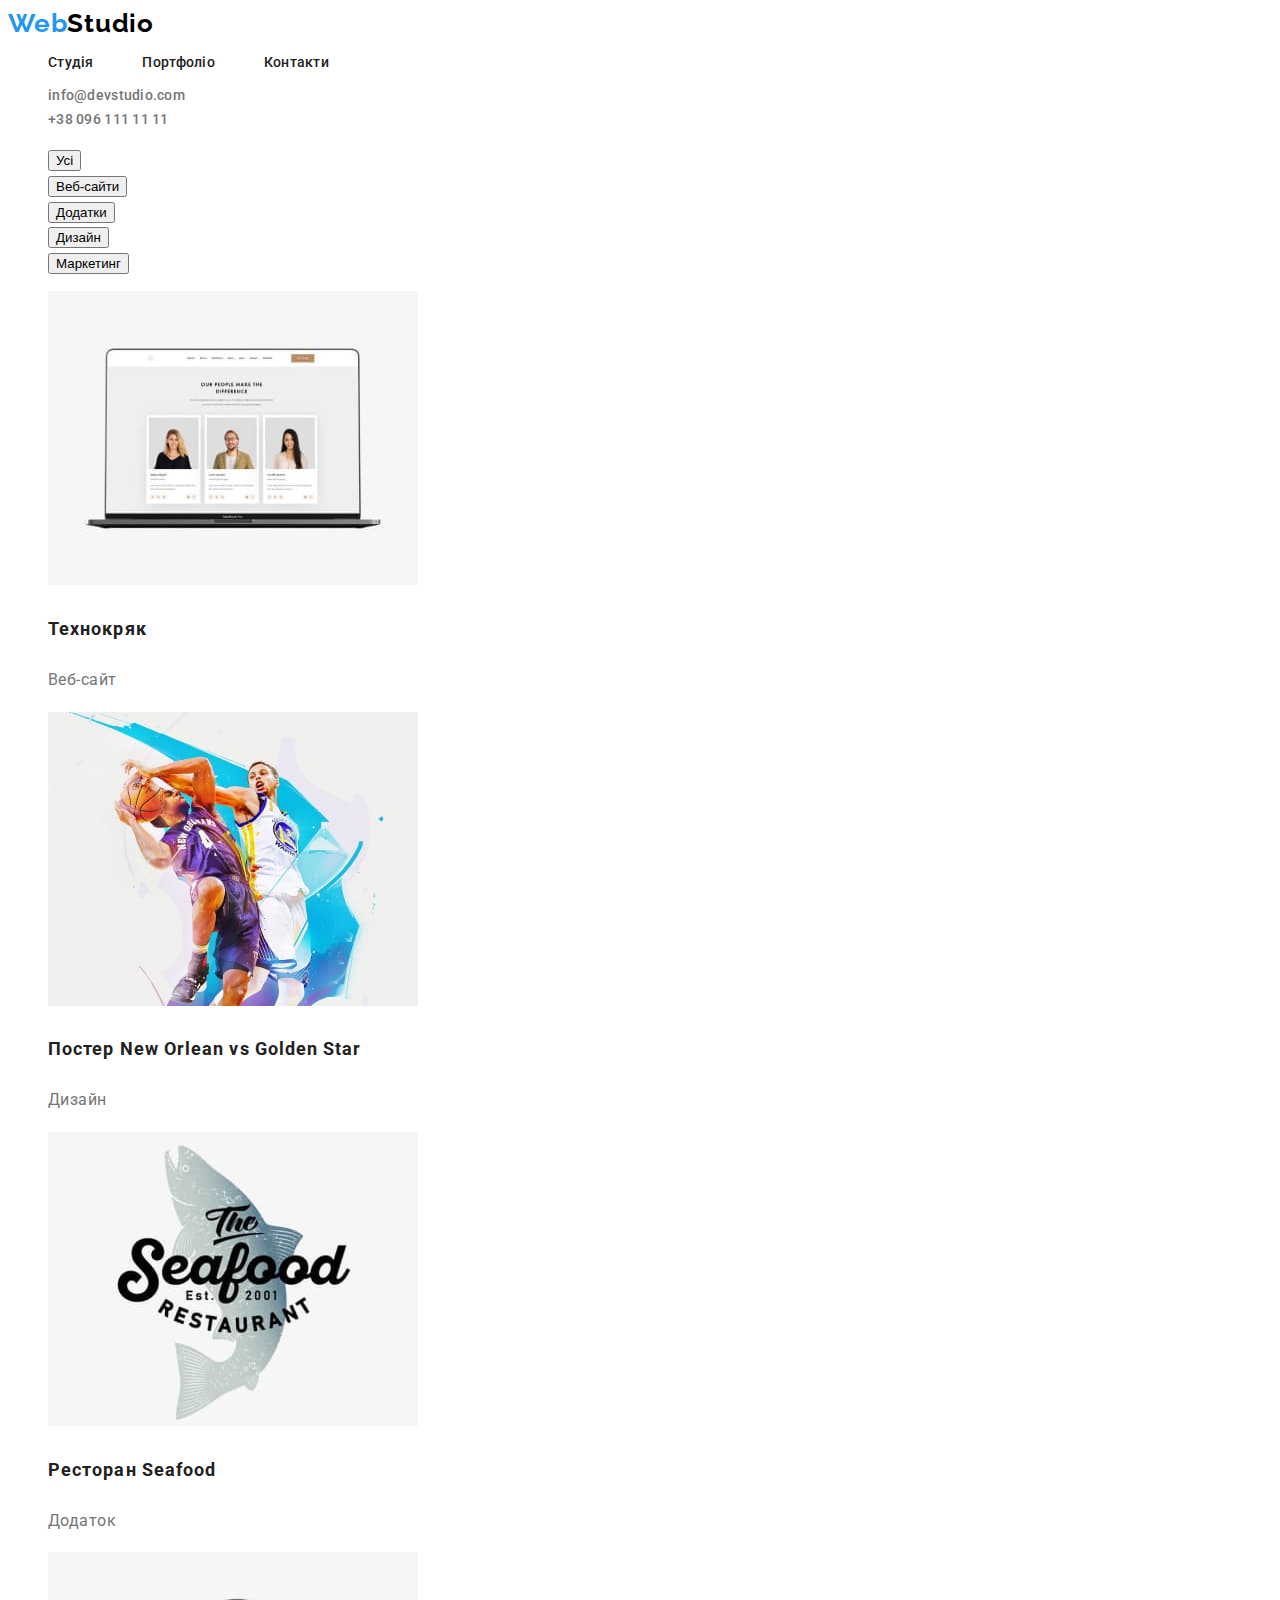
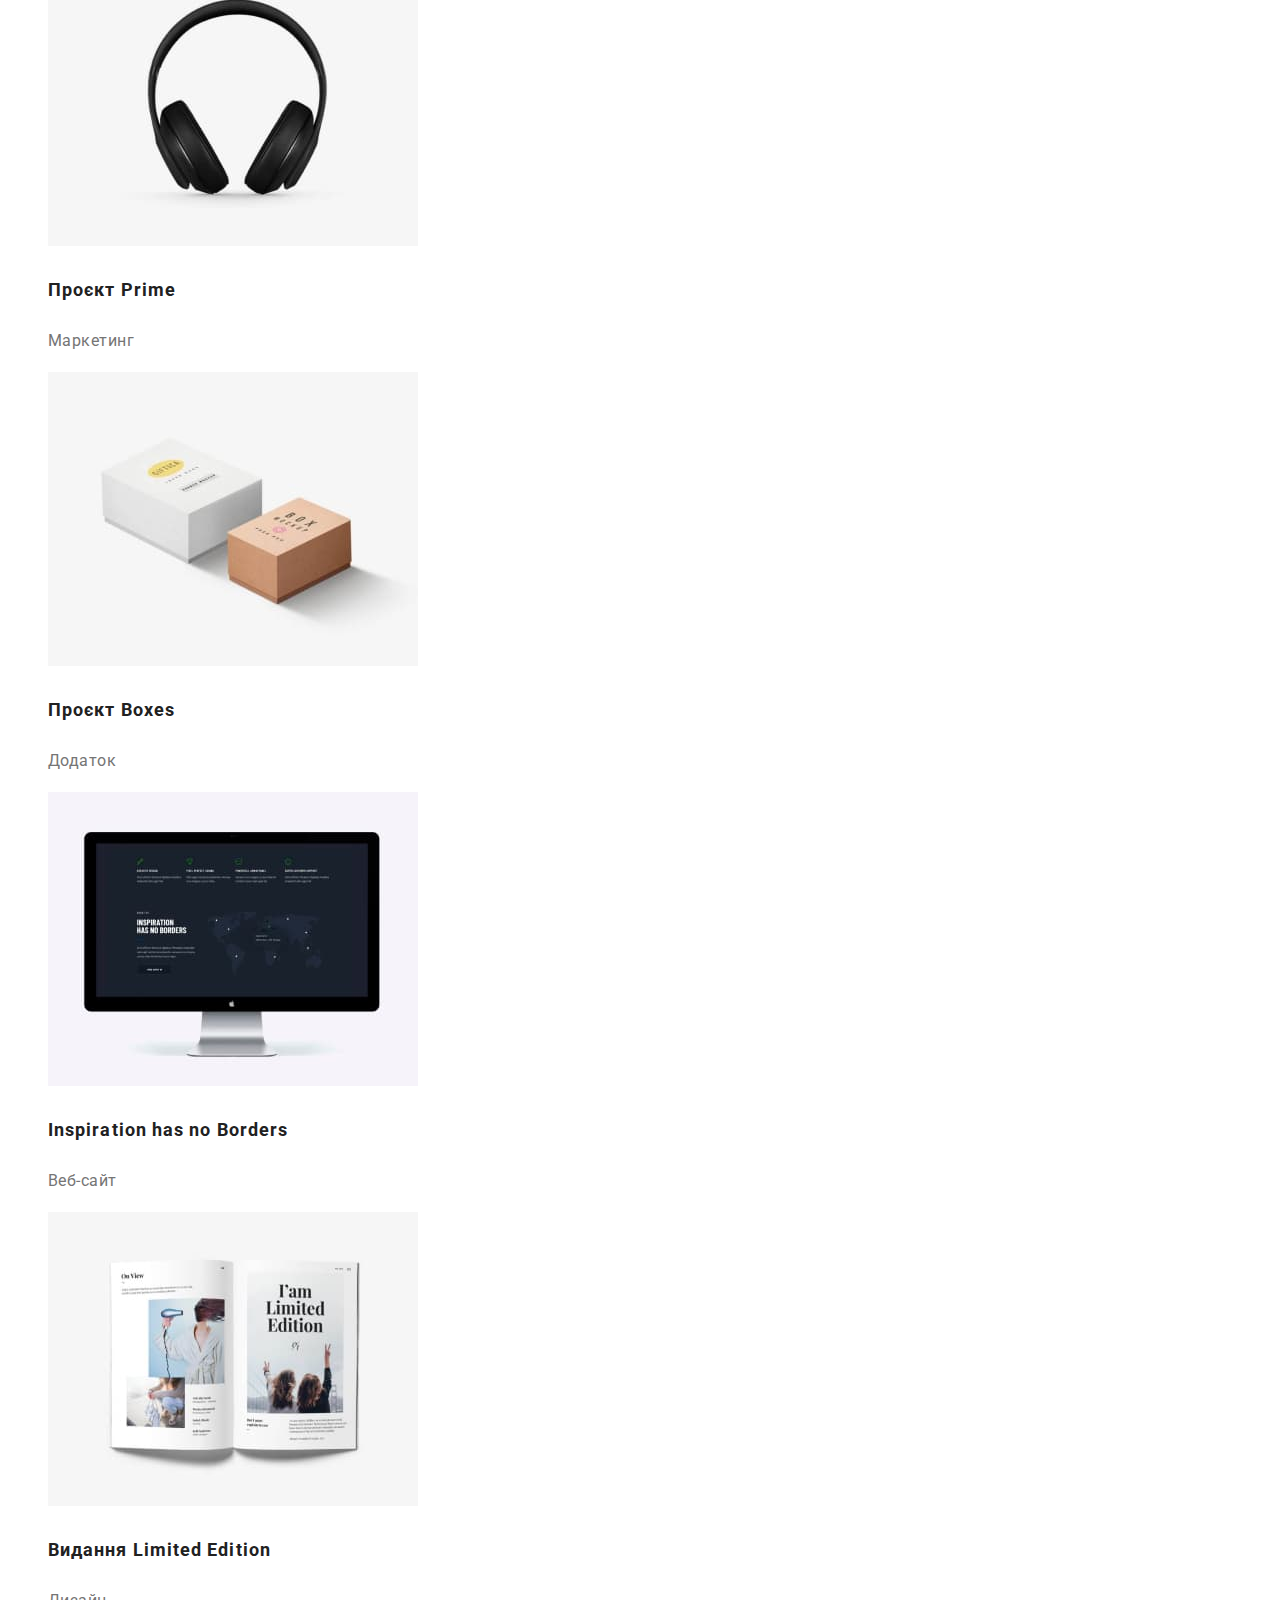
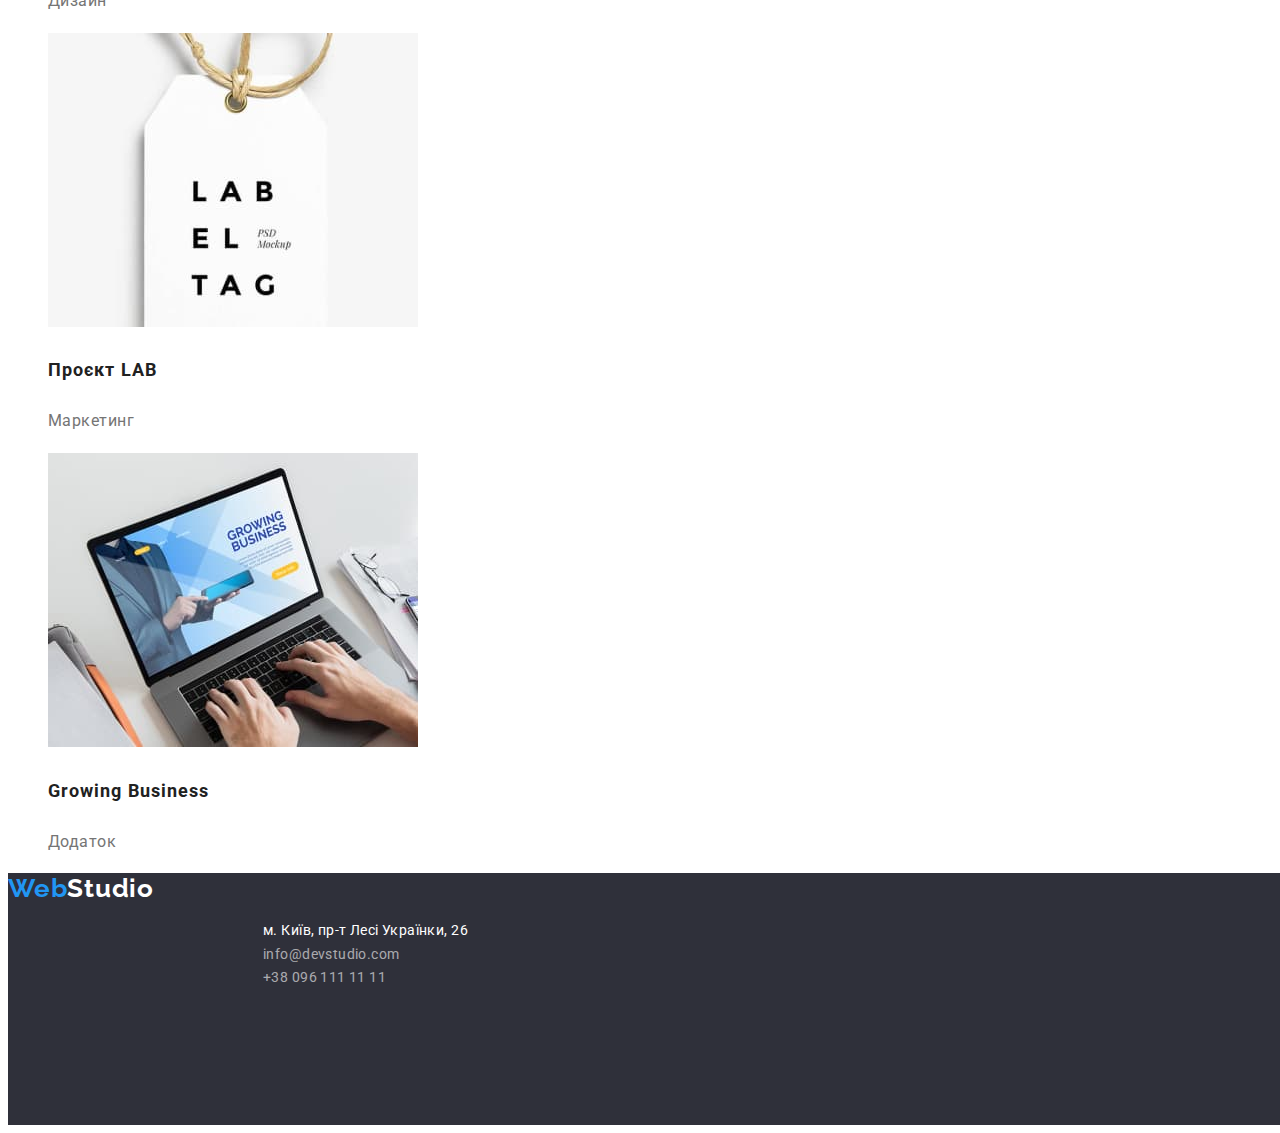
==== portfolio.html @ 9b19eb3f "1 здача на перевірку" ====
<!DOCTYPE html>
<html lang="en">
  <head>
    <meta charset="UTF-8" />
    <meta http-equiv="X-UA-Compatible" content="IE=edge" />
    <meta name="viewport" content="width=device-width, initial-scale=1.0" />
    <title>WebStudio</title>
    <link rel="preconnect" href="https://fonts.googleapis.com" />
    <link rel="preconnect" href="https://fonts.gstatic.com" crossorigin />
    <link
      href="https://fonts.googleapis.com/css2?family=Raleway:wght@700&family=Roboto:wght@400;500;700;900&display=swap"
      rel="stylesheet"
    />

    <link rel="stylesheet" href="./CSS/reset.css" />
    <link rel="stylesheet" href="./css/styles.css" />
  </head>

  <body>
    <header>
      <nav class="header-position">
        <a href="./index.html" class="logo link">
          <span class="part-logo">Web</span>Studio
        </a>
        <ul class="nav-list">
          <li><a href="/" class="nav-link link">Студія</a></li>
          <li>
            <a href="./portfolio.html" class="nav-link link">Портфоліо</a>
          </li>
          <li><a href="/" class="nav-link link">Контакти</a></li>
        </ul>
      </nav>
      <ul class="contacts">
        <li>
          <a href="mailto:info@devstudio.com" class="contacts-link link"
            >info@devstudio.com</a
          >
        </li>
        <li>
          <a href="callto:+380961111111" class="contacts-link link"
            >+38 096 111 11 11</a
          >
        </li>
      </ul>
    </header>
    <main>
      <section>
        <ul class="button-portfolio">
          <li><button type="button" class="portfolio-btn">Усі</button></li>
          <li>
            <button type="button" class="portfolio-btn">Веб-сайти</button>
          </li>
          <li><button type="button" class="portfolio-btn">Додатки</button></li>
          <li><button type="button" class="portfolio-btn">Дизайн</button></li>
          <li>
            <button type="button" class="portfolio-btn">Маркетинг</button>
          </li>
        </ul>
        <ul class="project">
          <li>
            <img
              src="./images/project1.jpg"
              alt="project-1"
              class="Portfolio"
              width="370"
              height="294"
            />
            <h3 class="project-name">Технокряк</h3>
            <p class="project-denotation">Веб-сайт</p>
          </li>
          <li>
            <img
              src="./images/project2.jpg"
              alt="project-2"
              class="Portfolio"
              width="370"
              height="294"
            />
            <h3 class="project-name">Постер New Orlean vs Golden Star</h3>
            <p class="project-denotation">Дизайн</p>
          </li>
          <li>
            <img
              src="./images/project3.jpg"
              alt="project-3"
              class="Portfolio"
              width="370"
              height="294"
            />
            <h3 class="project-name">Ресторан Seafood</h3>
            <p class="project-denotation">Додаток</p>
          </li>
          <li>
            <img
              src="./images/project4.jpg"
              alt="project-4"
              class="Portfolio"
              width="370"
              height="294"
            />
            <h3 class="project-name">Проєкт Prime</h3>
            <p class="project-denotation">Маркетинг</p>
          </li>
          <li>
            <img
              src="./images/project5.jpg"
              alt="project-5"
              class="Portfolio"
              width="370"
              height="294"
            />
            <h3 class="project-name">Проєкт Boxes</h3>
            <p class="project-denotation">Додаток</p>
          </li>
          <li>
            <img
              src="./images/project6.jpg"
              alt="project-6"
              class="Portfolio"
              width="370"
              height="294"
            />
            <h3 class="project-name">Inspiration has no Borders</h3>
            <p class="project-denotation">Веб-сайт</p>
          </li>
          <li>
            <img
              src="./images/project7.jpg"
              alt="project-7"
              class="Portfolio"
              width="370"
              height="294"
            />
            <h3 class="project-name">Видання Limited Edition</h3>
            <p class="project-denotation">Дизайн</p>
          </li>
          <li>
            <img
              src="./images/project8.jpg"
              alt="project-8"
              class="Portfolio"
              width="370"
              height="294"
            />
            <h3 class="project-name">Проєкт LAB</h3>
            <p class="project-denotation">Маркетинг</p>
          </li>
          <li>
            <img
              src="./images/project9.jpg"
              alt="project-9"
              class="Portfolio"
              width="370"
              height="294"
            />
            <h3 class="project-name">Growing Business</h3>
            <p class="project-denotation">Додаток</p>
          </li>
        </ul>
      </section>
    </main>
    <footer class="foot">
      <a href="./index.html" class="logo-foot link">
        <span class="part-logo">Web</span>Studio
      </a>
      <address class="addres">
        <ul class="addres-list link">
          <li>
            <a
              class="addres-link link"
              href="https://goo.gl/maps/Y3u5eophsgtj7Js36"
              target="_blank"
              rel="noopener noreferrer nofollov"
              >м. Київ, пр-т Лесі Українки, 26</a
            >
          </li>
          <li>
            <a class="tel-link link" href="mailto:info@devstudio.com"
              >info@devstudio.com</a
            >
          </li>
          <li>
            <a class="tel-link link" href="callto:+380961111111"
              >+38 096 111 11 11</a
            >
          </li>
        </ul>
      </address>
    </footer>
  </body>
</html>
---- css/styles.css ----
:root {
  --main-color-text: #212121;
  --color-text: #757575;
  --cursor: #2196f3;
  --main-background-color: #fff;
  --background-hero-footer: #2f303a;
  --background-card: #f5f5f5;
  --baskground-team: #f5f4fa;
  --logo-part-color: #000000;
  --text-decoration: rgba(255, 255, 255, 0.6);
}
/* Body */
body {
  color: var(--main-color);
  background-color: var(--main-background-color);
  font-family: "Roboto";
  font-weight: 400;
  font-size: 14px;
  line-height: 1.7;
}

/* header */
.logo,
.logo-foot {
  font-family: "Raleway", sans-serif;
  font-weight: 700;
  font-size: 26px;
  line-height: 1.2;
  letter-spacing: 0.03em;
  color: var(--logo-part-color);
}
.logo {
  font-size: 26px;
  font-weight: 700;
  line-height: 1.2;
  letter-spacing: 0.03em;
  text-decoration: none;
}

.part-logo {
  color: var(--cursor);
}

.logo-foot {
  color: var(--main-background-color);
}

.nav-list {
  list-style: none;
  color: var(--main-color-text);
  font-weight: 500;
  font-size: 14px;
  line-height: 1.14;
  letter-spacing: 0.02em;
  display: flex;
  width: 281px;
  height: 16px;
  justify-content: space-between;
  text-decoration: none;
}
.nav-link {
  color: var(--main-color-text);
  font-weight: 500;
  font-size: 14px;
  line-height: 1.2;
  letter-spacing: 0.02em;
  text-decoration: none;
}
.contacts {
  color: var(--color-text);
  justify-content: space-between;
  text-decoration: none;
  list-style: none;
}
.contacts-link {
  color: var(--color-text);
  font-weight: 500;
  font-size: 14px;
  line-height: 1.14;
  letter-spacing: 0.02em;
  text-decoration: none;
  list-style: none;
}

.link:hover,
.link:focus {
  color: var(--cursor);
  background-color: inherit;
}

.hero {
  background-color: var(--background-hero-footer);
  width: 1600px;
  height: 600px;
}

.hero-text {
  color: var(--main-background-color);
  font-weight: 900;
  font-size: 44px;
  line-height: 1.36;
  text-align: center;
  letter-spacing: 0.06em;
  text-transform: uppercase;
  position: absolute;
  width: 696px;
  height: 120px;
  left: 452px;
  top: 280px;
}
.hero-btn {
  color: var(--main-background-color);
  background-color: #2196f3;
  box-shadow: 0px 4px 4px rgba(0, 0, 0, 0.15);
  border-radius: 4px;
  border-color: var(--cursor);
  width: 216px;
  height: 50px;
  left: 692px;
  top: 430px;
  cursor: pointer;

  font-weight: 700;
  font-size: 16px;
  line-height: 1.9;
  letter-spacing: 0.06em;
  margin-top: 350px;
  margin-left: 692px;
}

.benefit-text {
  color: var(--main-color-text);
  font-weight: 700;
  font-size: 14px;
  line-height: 1.2;
  letter-spacing: 0.03em;
  text-transform: uppercase;
}
.benefits-list,
.makeing-list,
.team-list,
.project,
.button-portfolio {
  list-style: none;
}
.ben-pref {
  font-weight: 400;
  font-size: 14px;
  line-height: 1.7;
  letter-spacing: 0.03em;
  color: var(--color-text);
}
.makeing-item {
  color: var(--main-color-text);
  font-weight: 700;
  font-size: 36px;
  line-height: 1.2;
  letter-spacing: 0.03em;
}

.team-item {
  color: var(--main-color-text);
  font-weight: 700;
  font-size: 36px;
  line-height: 1.2;
  letter-spacing: 0.03em;
}
.team-name {
  color: #212121;
  font-weight: 500;
  font-size: 16px;
  line-height: 1.2;
  letter-spacing: 0.03em;
}
.team-prof {
  color: var(--color-text);
  font-weight: 400;
  font-size: 16px;
  line-height: 1.2;
  letter-spacing: 0.03em;
}

/* footer */
.foot {
  background-color: var(--background-hero-footer);
  width: 1600px;
  height: 252px;
}

.logo-foot {
  font-weight: 700;
  font-size: 26px;
  line-height: 1.2;
  letter-spacing: 0.03em;
  text-decoration: none;
}

.addres-link {
  color: var(--main-background-color);
  font-family: "Roboto";
  font-style: normal;
  font-weight: 400;
  font-size: 14px;
  line-height: 1.7;
  letter-spacing: 0.03em;
  text-decoration: none;
}
.addres-list {
  list-style: none;
}
.addres {
  margin-left: 215px;
}

.tel-link {
  font-style: normal;
  font-weight: 400;
  font-size: 14px;
  line-height: 1.7;
  color: var(--text-decoration);
  letter-spacing: 0.03em;
  text-decoration: none;
}

/* Portfolio */
.button-portfolio {
  font-weight: 500;
  font-size: 16px;
  line-height: 1.6;
  letter-spacing: 0.03em;
  color: var(--main-color-text);
}

.portfolio-btn:hover,
:focus {
  color: var(--main-background-color);
  background-color: var(--cursor);
  box-shadow: 0px 3px 1px rgba(0, 0, 0, 0.1), 0px 1px 2px rgba(0, 0, 0, 0.08),
    0px 2px 2px rgba(0, 0, 0, 0.12);
  border-radius: 4px;
  border-color: var(--cursor);
}
.project-name {
  background-color: var(--main-background-color);
  color: var(--main-color-text);
  font-weight: 700;
  font-size: 18px;
  line-height: 2;
  letter-spacing: 0.06em;
}

.project-denotation {
  color: var(--color-text);
  font-weight: 400;
  font-size: 16px;
  line-height: 1.9;
  letter-spacing: 0.03em;
}
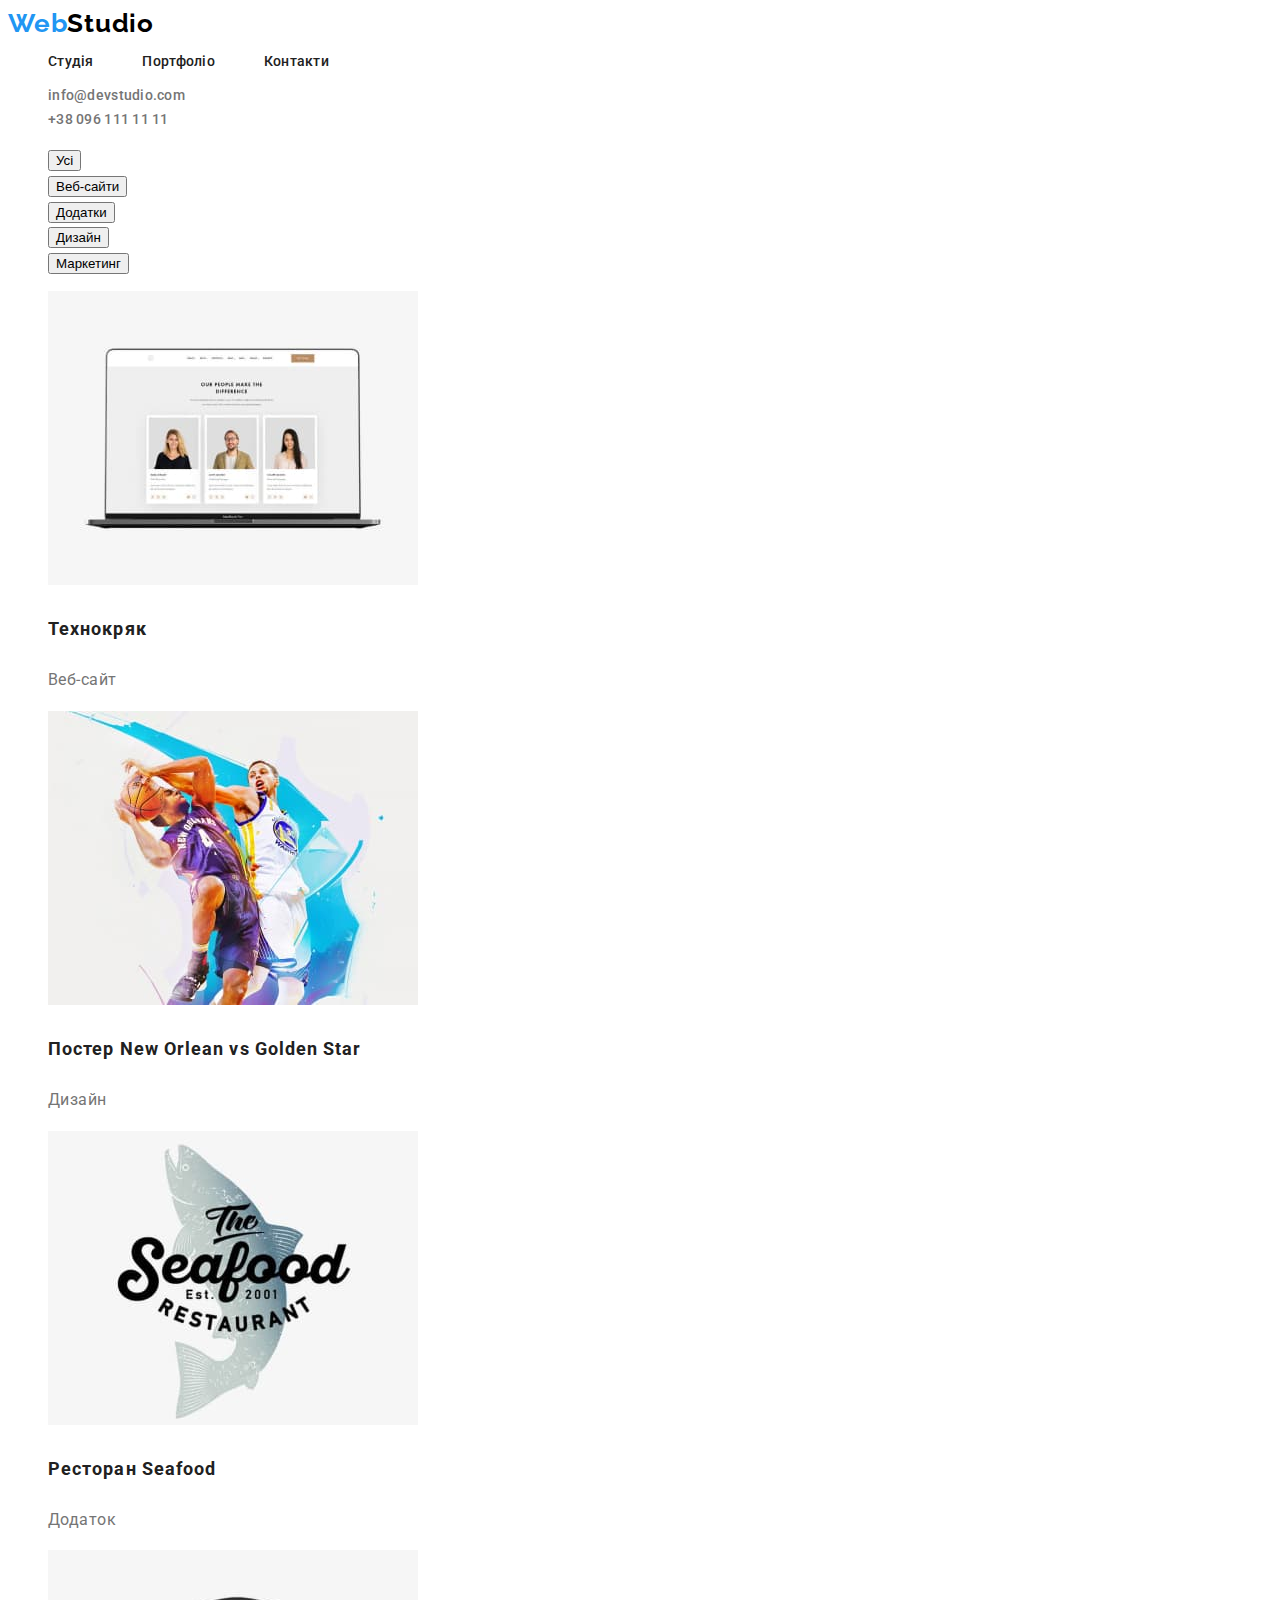
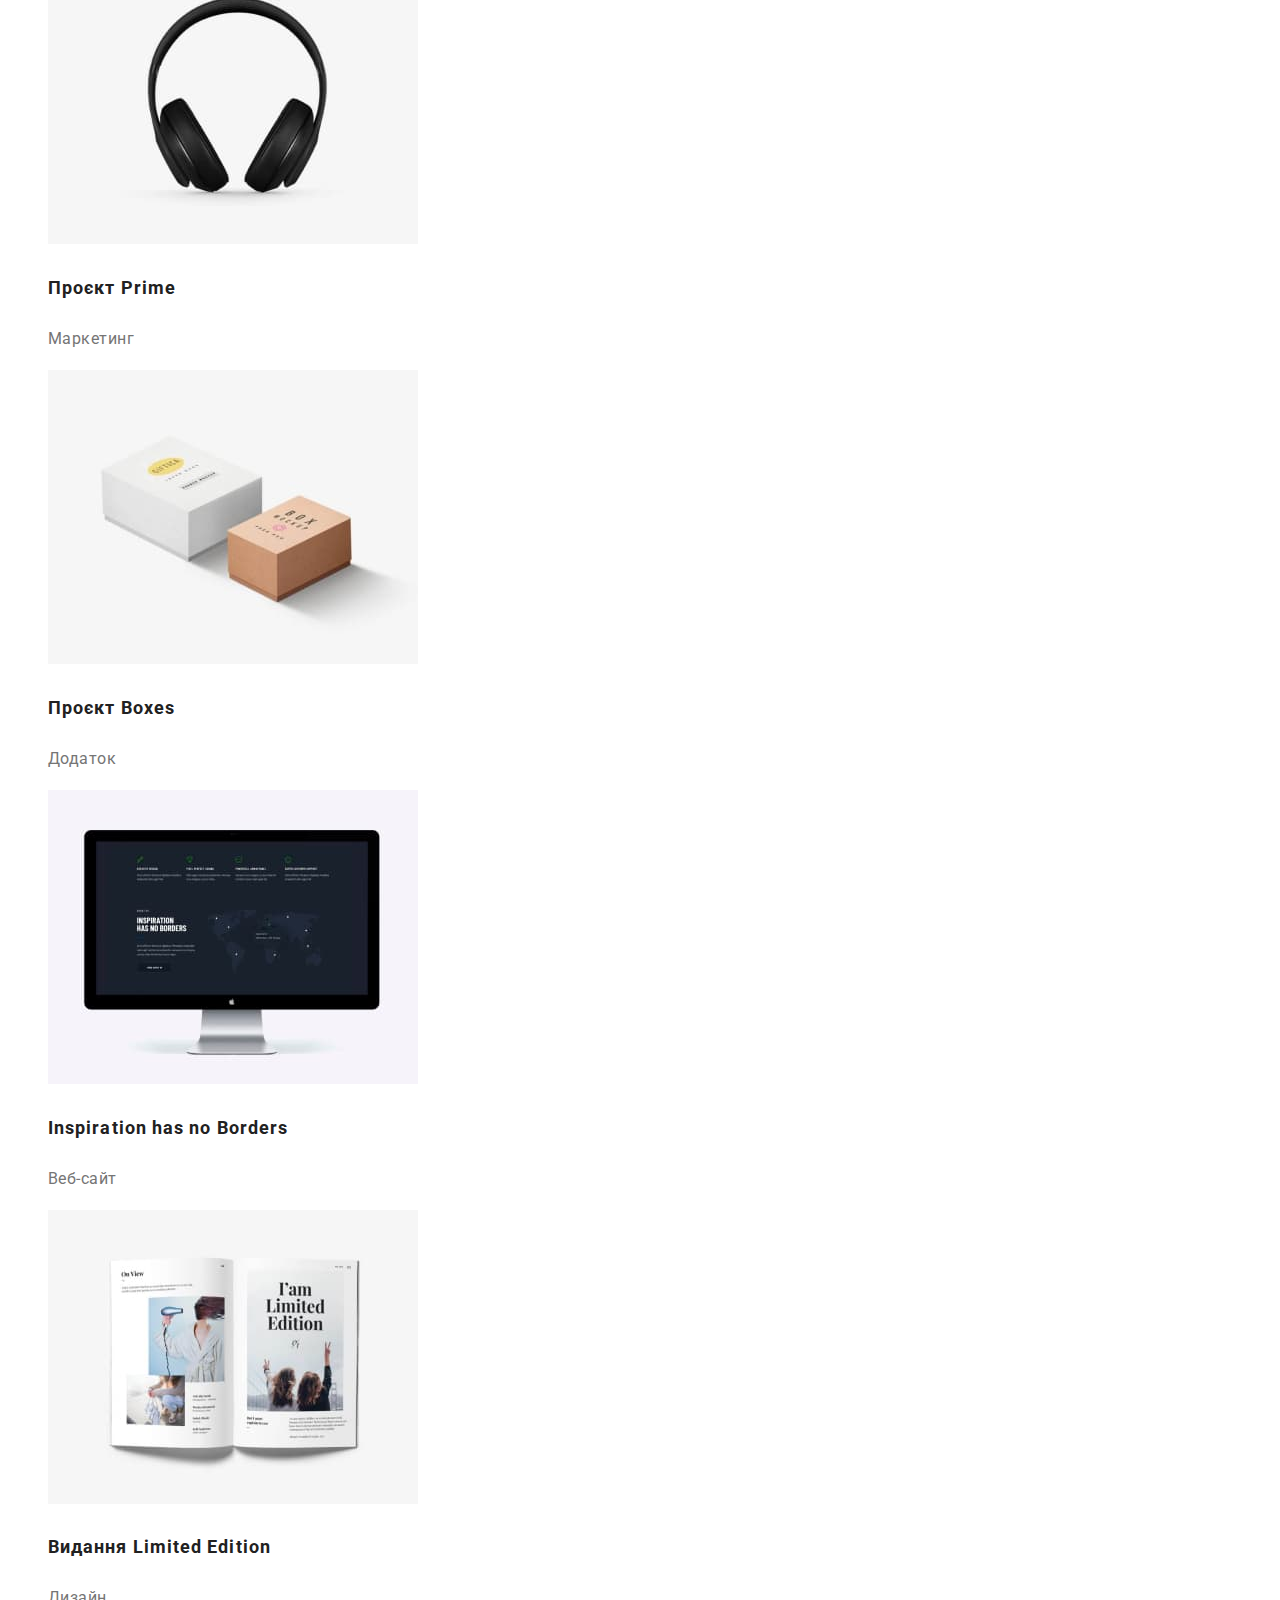
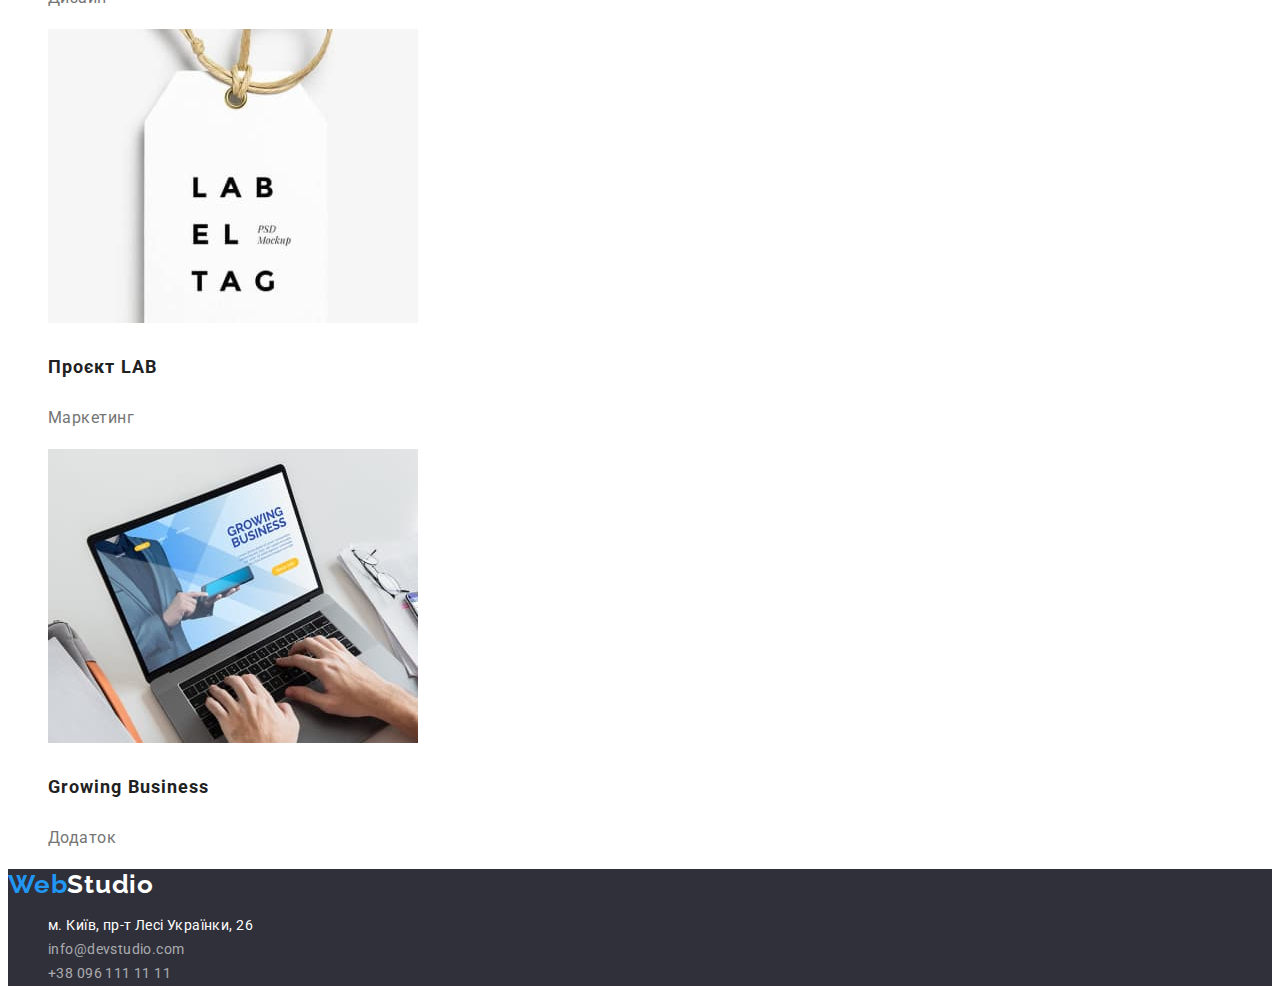
==== commit 751377de: "зміни після перевірки" ====
--- a/portfolio.html
+++ b/portfolio.html
@@ -12,7 +12,7 @@
       rel="stylesheet"
     />
 
-    <link rel="stylesheet" href="./CSS/reset.css" />
+    <link rel="stylesheet" href="./css/reset.css" />
     <link rel="stylesheet" href="./css/styles.css" />
   </head>
 
--- a/css/styles.css
+++ b/css/styles.css
@@ -10,6 +10,7 @@
   --text-decoration: rgba(255, 255, 255, 0.6);
 }
 /* Body */
+
 body {
   color: var(--main-color);
   background-color: var(--main-background-color);
@@ -62,7 +63,7 @@
   color: var(--main-color-text);
   font-weight: 500;
   font-size: 14px;
-  line-height: 1.2;
+  line-height: 1.14;
   letter-spacing: 0.02em;
   text-decoration: none;
 }
@@ -90,8 +91,6 @@
 
 .hero {
   background-color: var(--background-hero-footer);
-  width: 1600px;
-  height: 600px;
 }
 
 .hero-text {
@@ -99,14 +98,8 @@
   font-weight: 900;
   font-size: 44px;
   line-height: 1.36;
-  text-align: center;
   letter-spacing: 0.06em;
   text-transform: uppercase;
-  position: absolute;
-  width: 696px;
-  height: 120px;
-  left: 452px;
-  top: 280px;
 }
 .hero-btn {
   color: var(--main-background-color);
@@ -114,28 +107,25 @@
   box-shadow: 0px 4px 4px rgba(0, 0, 0, 0.15);
   border-radius: 4px;
   border-color: var(--cursor);
-  width: 216px;
-  height: 50px;
-  left: 692px;
-  top: 430px;
   cursor: pointer;
-
   font-weight: 700;
   font-size: 16px;
   line-height: 1.9;
   letter-spacing: 0.06em;
-  margin-top: 350px;
-  margin-left: 692px;
-}
-
+}
+
+.hero-btn:hover {
+  color: var(--logo-part-color);
+}
 .benefit-text {
   color: var(--main-color-text);
   font-weight: 700;
   font-size: 14px;
-  line-height: 1.2;
+  line-height: 1.14;
   letter-spacing: 0.03em;
   text-transform: uppercase;
 }
+
 .benefits-list,
 .makeing-list,
 .team-list,
@@ -143,6 +133,7 @@
 .button-portfolio {
   list-style: none;
 }
+
 .ben-pref {
   font-weight: 400;
   font-size: 14px;
@@ -150,47 +141,51 @@
   letter-spacing: 0.03em;
   color: var(--color-text);
 }
+
 .makeing-item {
   color: var(--main-color-text);
   font-weight: 700;
   font-size: 36px;
-  line-height: 1.2;
-  letter-spacing: 0.03em;
+  line-height: 1.16;
+  letter-spacing: 0.03em;
+  text-align: center;
 }
 
 .team-item {
   color: var(--main-color-text);
   font-weight: 700;
   font-size: 36px;
-  line-height: 1.2;
-  letter-spacing: 0.03em;
-}
+  line-height: 1.16;
+  letter-spacing: 0.03em;
+  text-align: center;
+}
+
 .team-name {
   color: #212121;
   font-weight: 500;
   font-size: 16px;
-  line-height: 1.2;
-  letter-spacing: 0.03em;
-}
+  line-height: 1.18;
+  letter-spacing: 0.03em;
+}
+
 .team-prof {
   color: var(--color-text);
   font-weight: 400;
   font-size: 16px;
-  line-height: 1.2;
+  line-height: 1.18;
   letter-spacing: 0.03em;
 }
 
 /* footer */
+
 .foot {
   background-color: var(--background-hero-footer);
-  width: 1600px;
-  height: 252px;
 }
 
 .logo-foot {
   font-weight: 700;
   font-size: 26px;
-  line-height: 1.2;
+  line-height: 1.19;
   letter-spacing: 0.03em;
   text-decoration: none;
 }
@@ -208,9 +203,6 @@
 .addres-list {
   list-style: none;
 }
-.addres {
-  margin-left: 215px;
-}
 
 .tel-link {
   font-style: normal;
@@ -223,6 +215,7 @@
 }
 
 /* Portfolio */
+
 .button-portfolio {
   font-weight: 500;
   font-size: 16px;
@@ -240,6 +233,7 @@
   border-radius: 4px;
   border-color: var(--cursor);
 }
+
 .project-name {
   background-color: var(--main-background-color);
   color: var(--main-color-text);
@@ -253,6 +247,6 @@
   color: var(--color-text);
   font-weight: 400;
   font-size: 16px;
-  line-height: 1.9;
-  letter-spacing: 0.03em;
-}
+  line-height: 1.87;
+  letter-spacing: 0.03em;
+}
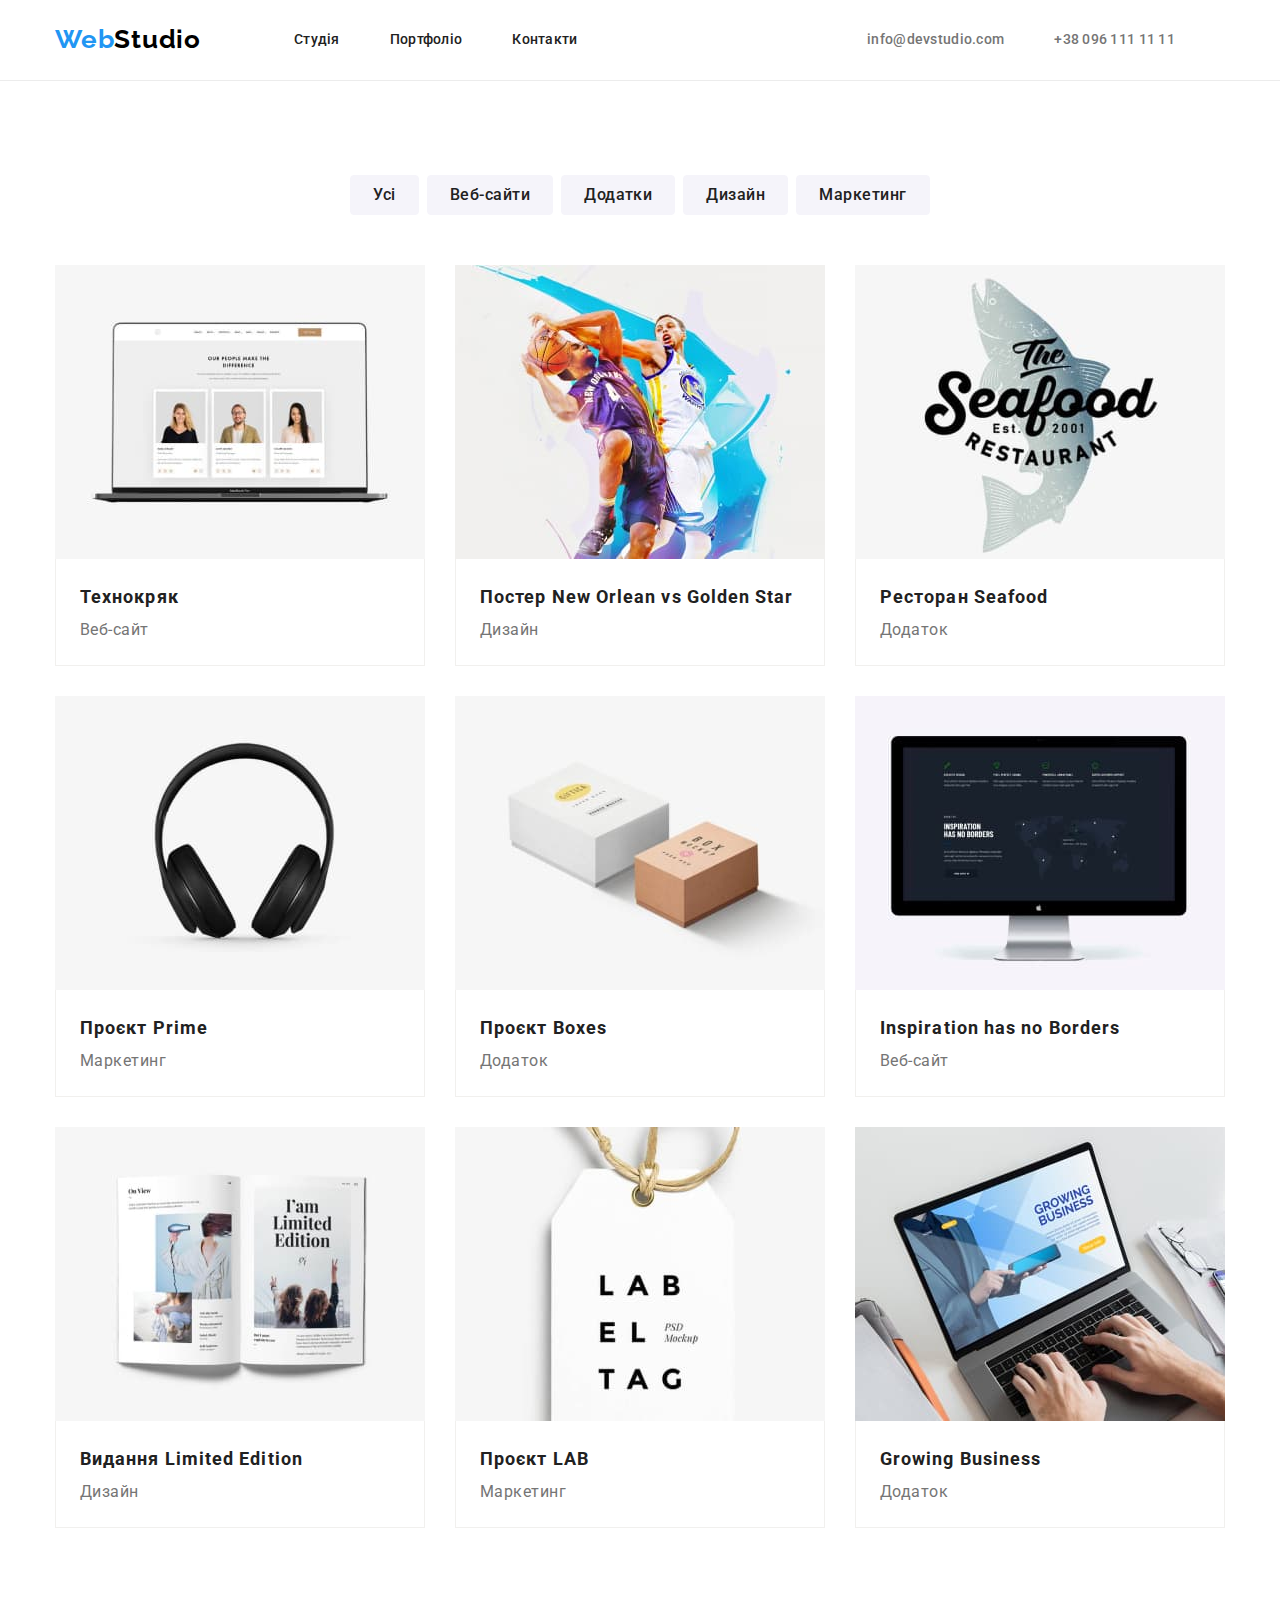
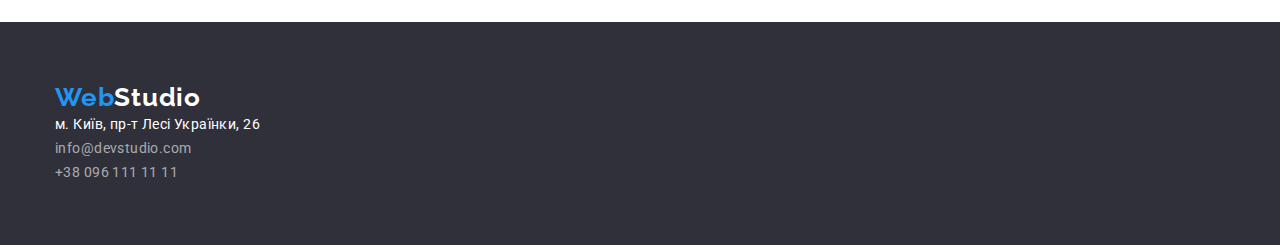
==== commit 54bd857b: "д.з. 3 . перша здача" ====
--- a/portfolio.html
+++ b/portfolio.html
@@ -11,181 +11,224 @@
       href="https://fonts.googleapis.com/css2?family=Raleway:wght@700&family=Roboto:wght@400;500;700;900&display=swap"
       rel="stylesheet"
     />
-
+    <link
+      rel="stylesheet"
+      href="https://cdn.jsdelivr.net/npm/modern-normalize@1.1.0/modern-normalize.min.css"
+    />
     <link rel="stylesheet" href="./css/reset.css" />
     <link rel="stylesheet" href="./css/styles.css" />
   </head>
 
   <body>
-    <header>
-      <nav class="header-position">
-        <a href="./index.html" class="logo link">
-          <span class="part-logo">Web</span>Studio
-        </a>
-        <ul class="nav-list">
-          <li><a href="/" class="nav-link link">Студія</a></li>
+    <header class="header">
+      <div class="container main-nav">
+        <nav class="header-position">
+          <a href="./index.html" class="logo">
+            <span class="part-logo">Web</span>Studio</a
+          >
+          <ul class="nav-list">
+            <li><a href="./index.html" class="nav-link link">Студія</a></li>
+            <li>
+              <a href="./portfolio.html" class="nav-link link">Портфоліо</a>
+            </li>
+            <li><a href="/" class="nav-link link">Контакти</a></li>
+          </ul>
+        </nav>
+        <ul class="contacts">
           <li>
-            <a href="./portfolio.html" class="nav-link link">Портфоліо</a>
-          </li>
-          <li><a href="/" class="nav-link link">Контакти</a></li>
-        </ul>
-      </nav>
-      <ul class="contacts">
-        <li>
-          <a href="mailto:info@devstudio.com" class="contacts-link link"
-            >info@devstudio.com</a
-          >
-        </li>
-        <li>
-          <a href="callto:+380961111111" class="contacts-link link"
-            >+38 096 111 11 11</a
-          >
-        </li>
-      </ul>
-    </header>
-    <main>
-      <section>
-        <ul class="button-portfolio">
-          <li><button type="button" class="portfolio-btn">Усі</button></li>
-          <li>
-            <button type="button" class="portfolio-btn">Веб-сайти</button>
-          </li>
-          <li><button type="button" class="portfolio-btn">Додатки</button></li>
-          <li><button type="button" class="portfolio-btn">Дизайн</button></li>
-          <li>
-            <button type="button" class="portfolio-btn">Маркетинг</button>
-          </li>
-        </ul>
-        <ul class="project">
-          <li>
-            <img
-              src="./images/project1.jpg"
-              alt="project-1"
-              class="Portfolio"
-              width="370"
-              height="294"
-            />
-            <h3 class="project-name">Технокряк</h3>
-            <p class="project-denotation">Веб-сайт</p>
-          </li>
-          <li>
-            <img
-              src="./images/project2.jpg"
-              alt="project-2"
-              class="Portfolio"
-              width="370"
-              height="294"
-            />
-            <h3 class="project-name">Постер New Orlean vs Golden Star</h3>
-            <p class="project-denotation">Дизайн</p>
-          </li>
-          <li>
-            <img
-              src="./images/project3.jpg"
-              alt="project-3"
-              class="Portfolio"
-              width="370"
-              height="294"
-            />
-            <h3 class="project-name">Ресторан Seafood</h3>
-            <p class="project-denotation">Додаток</p>
-          </li>
-          <li>
-            <img
-              src="./images/project4.jpg"
-              alt="project-4"
-              class="Portfolio"
-              width="370"
-              height="294"
-            />
-            <h3 class="project-name">Проєкт Prime</h3>
-            <p class="project-denotation">Маркетинг</p>
-          </li>
-          <li>
-            <img
-              src="./images/project5.jpg"
-              alt="project-5"
-              class="Portfolio"
-              width="370"
-              height="294"
-            />
-            <h3 class="project-name">Проєкт Boxes</h3>
-            <p class="project-denotation">Додаток</p>
-          </li>
-          <li>
-            <img
-              src="./images/project6.jpg"
-              alt="project-6"
-              class="Portfolio"
-              width="370"
-              height="294"
-            />
-            <h3 class="project-name">Inspiration has no Borders</h3>
-            <p class="project-denotation">Веб-сайт</p>
-          </li>
-          <li>
-            <img
-              src="./images/project7.jpg"
-              alt="project-7"
-              class="Portfolio"
-              width="370"
-              height="294"
-            />
-            <h3 class="project-name">Видання Limited Edition</h3>
-            <p class="project-denotation">Дизайн</p>
-          </li>
-          <li>
-            <img
-              src="./images/project8.jpg"
-              alt="project-8"
-              class="Portfolio"
-              width="370"
-              height="294"
-            />
-            <h3 class="project-name">Проєкт LAB</h3>
-            <p class="project-denotation">Маркетинг</p>
-          </li>
-          <li>
-            <img
-              src="./images/project9.jpg"
-              alt="project-9"
-              class="Portfolio"
-              width="370"
-              height="294"
-            />
-            <h3 class="project-name">Growing Business</h3>
-            <p class="project-denotation">Додаток</p>
-          </li>
-        </ul>
-      </section>
-    </main>
-    <footer class="foot">
-      <a href="./index.html" class="logo-foot link">
-        <span class="part-logo">Web</span>Studio
-      </a>
-      <address class="addres">
-        <ul class="addres-list link">
-          <li>
-            <a
-              class="addres-link link"
-              href="https://goo.gl/maps/Y3u5eophsgtj7Js36"
-              target="_blank"
-              rel="noopener noreferrer nofollov"
-              >м. Київ, пр-т Лесі Українки, 26</a
-            >
-          </li>
-          <li>
-            <a class="tel-link link" href="mailto:info@devstudio.com"
+            <a href="mailto:info@devstudio.com" class="contacts-link link"
               >info@devstudio.com</a
             >
           </li>
           <li>
-            <a class="tel-link link" href="callto:+380961111111"
+            <a href="callto:+380961111111" class="contacts-link link"
               >+38 096 111 11 11</a
             >
           </li>
         </ul>
-      </address>
+      </div>
+    </header>
+    <main>
+      <section class="button-portfolio">
+        <div class="container">
+          <ul class="button-item">
+            <li class="filter">
+              <button type="button" class="portfolio-btn">Усі</button>
+            </li>
+            <li class="filter">
+              <button type="button" class="portfolio-btn">Веб-сайти</button>
+            </li>
+            <li class="filter">
+              <button type="button" class="portfolio-btn">Додатки</button>
+            </li>
+            <li class="filter">
+              <button type="button" class="portfolio-btn">Дизайн</button>
+            </li>
+            <li class="filter">
+              <button type="button" class="portfolio-btn">Маркетинг</button>
+            </li>
+          </ul>
+          <div class="flex-container">
+            <ul class="project">
+              <li>
+                <img
+                  src="./images/project1.jpg"
+                  alt="project-1"
+                  class="Portfolio"
+                  width="370"
+                  height="294"
+                />
+                <div class="card-desk">
+                  <h3 class="project-name">Технокряк</h3>
+                  <p class="project-denotation">Веб-сайт</p>
+                </div>
+              </li>
+
+              <li>
+                <img
+                  src="./images/project2.jpg"
+                  alt="project-2"
+                  class="Portfolio"
+                  width="370"
+                  height="294"
+                />
+                <div class="card-desk">
+                  <h3 class="project-name">Постер New Orlean vs Golden Star</h3>
+                  <p class="project-denotation">Дизайн</p>
+                </div>
+              </li>
+
+              <li>
+                <img
+                  src="./images/project3.jpg"
+                  alt="project-3"
+                  class="Portfolio"
+                  width="370"
+                  height="294"
+                />
+                <div class="card-desk">
+                  <h3 class="project-name">Ресторан Seafood</h3>
+                  <p class="project-denotation">Додаток</p>
+                </div>
+              </li>
+
+              <li>
+                <img
+                  src="./images/project4.jpg"
+                  alt="project-4"
+                  class="Portfolio"
+                  width="370"
+                  height="294"
+                />
+                <div class="card-desk">
+                  <h3 class="project-name">Проєкт Prime</h3>
+                  <p class="project-denotation">Маркетинг</p>
+                </div>
+              </li>
+
+              <li>
+                <img
+                  src="./images/project5.jpg"
+                  alt="project-5"
+                  class="Portfolio"
+                  width="370"
+                  height="294"
+                />
+                <div class="card-desk">
+                  <h3 class="project-name">Проєкт Boxes</h3>
+                  <p class="project-denotation">Додаток</p>
+                </div>
+              </li>
+
+              <li>
+                <img
+                  src="./images/project6.jpg"
+                  alt="project-6"
+                  class="Portfolio"
+                  width="370"
+                  height="294"
+                />
+                <div class="card-desk">
+                  <h3 class="project-name">Inspiration has no Borders</h3>
+                  <p class="project-denotation">Веб-сайт</p>
+                </div>
+              </li>
+
+              <li>
+                <img
+                  src="./images/project7.jpg"
+                  alt="project-7"
+                  class="Portfolio"
+                  width="370"
+                  height="294"
+                />
+                <div class="card-desk">
+                  <h3 class="project-name">Видання Limited Edition</h3>
+                  <p class="project-denotation">Дизайн</p>
+                </div>
+              </li>
+
+              <li>
+                <img
+                  src="./images/project8.jpg"
+                  alt="project-8"
+                  class="Portfolio"
+                  width="370"
+                  height="294"
+                />
+                <div class="card-desk">
+                  <h3 class="project-name">Проєкт LAB</h3>
+                  <p class="project-denotation">Маркетинг</p>
+                </div>
+              </li>
+
+              <li>
+                <img
+                  src="./images/project9.jpg"
+                  alt="project-9"
+                  class="Portfolio"
+                  width="370"
+                  height="294"
+                />
+                <div class="card-desk">
+                  <h3 class="project-name">Growing Business</h3>
+                  <p class="project-denotation">Додаток</p>
+                </div>
+              </li>
+            </ul>
+          </div>
+        </div>
+      </section>
+    </main>
+    <footer class="foot">
+      <div class="container">
+        <a href="./index.html" class="logo-foot">
+          <span class="part-logo">Web</span>Studio
+        </a>
+        <address class="addres">
+          <ul class="addres-list link">
+            <li>
+              <a
+                class="addres-link link"
+                href="https://goo.gl/maps/Y3u5eophsgtj7Js36"
+                target="_blank"
+                rel="noopener noreferrer nofollov"
+                >м. Київ, пр-т Лесі Українки, 26</a
+              >
+            </li>
+            <li>
+              <a class="tel-link link" href="mailto:info@devstudio.com"
+                >info@devstudio.com</a
+              >
+            </li>
+            <li>
+              <a class="tel-link link" href="callto:+380961111111"
+                >+38 096 111 11 11</a
+              >
+            </li>
+          </ul>
+        </address>
+      </div>
     </footer>
   </body>
 </html>
--- a/css/styles.css
+++ b/css/styles.css
@@ -12,6 +12,7 @@
 /* Body */
 
 body {
+  margin: 0;
   color: var(--main-color);
   background-color: var(--main-background-color);
   font-family: "Roboto";
@@ -19,8 +20,34 @@
   font-size: 14px;
   line-height: 1.7;
 }
-
+.body,
+h1,
+h2,
+h3,
+h4,
+li,
+ul,
+p {
+  padding: 0;
+  margin: 0;
+}
+img {
+  display: block;
+}
+
+.container {
+  padding-left: 15px;
+  padding-right: 15px;
+  margin-left: auto;
+  margin-right: auto;
+  width: 1200px;
+}
+section {
+  padding-top: 94px;
+  padding-bottom: 94px;
+}
 /* header */
+
 .logo,
 .logo-foot {
   font-family: "Raleway", sans-serif;
@@ -31,6 +58,8 @@
   color: var(--logo-part-color);
 }
 .logo {
+  /* padding-top: 32px;
+  padding-bottom: 32px; */
   font-size: 26px;
   font-weight: 700;
   line-height: 1.2;
@@ -47,19 +76,20 @@
 }
 
 .nav-list {
-  list-style: none;
+  margin-left: 93px;
+  display: flex;
   color: var(--main-color-text);
   font-weight: 500;
   font-size: 14px;
   line-height: 1.14;
   letter-spacing: 0.02em;
-  display: flex;
-  width: 281px;
-  height: 16px;
-  justify-content: space-between;
-  text-decoration: none;
+  text-decoration: none;
+  list-style: none;
 }
 .nav-link {
+  /* margin-right: 50px; */
+  padding-top: 32px;
+  padding-bottom: 32px;
   color: var(--main-color-text);
   font-weight: 500;
   font-size: 14px;
@@ -67,13 +97,26 @@
   letter-spacing: 0.02em;
   text-decoration: none;
 }
+.nav-list {
+  flex-wrap: wrap;
+  justify-content: flex-start;
+  gap: 50px;
+}
 .contacts {
-  color: var(--color-text);
-  justify-content: space-between;
-  text-decoration: none;
-  list-style: none;
-}
+  display: flex;
+  margin-left: auto;
+
+  color: var(--color-text);
+  text-decoration: none;
+  list-style: none;
+}
+
 .contacts-link {
+  display: flex;
+  margin-right: 50px;
+  padding-top: 32px;
+  padding-bottom: 32px;
+
   color: var(--color-text);
   font-weight: 500;
   font-size: 14px;
@@ -82,18 +125,38 @@
   text-decoration: none;
   list-style: none;
 }
-
 .link:hover,
 .link:focus {
   color: var(--cursor);
   background-color: inherit;
 }
 
+.main-nav {
+  display: flex;
+  align-items: center;
+}
+.header-position {
+  display: flex;
+  align-items: center;
+}
+.header {
+  border-bottom: 1px solid #ececec;
+}
+/*  Hero */
+
 .hero {
+  margin-left: auto;
+  margin-right: auto;
   background-color: var(--background-hero-footer);
+  text-align: center;
+  padding-top: 200px;
+  padding-bottom: 200px;
 }
 
 .hero-text {
+  /* outline: solid tomato; */
+  padding-bottom: 30px;
+  text-align: center;
   color: var(--main-background-color);
   font-weight: 900;
   font-size: 44px;
@@ -102,11 +165,12 @@
   text-transform: uppercase;
 }
 .hero-btn {
-  color: var(--main-background-color);
-  background-color: #2196f3;
+  padding: 10px 32px;
+  color: var(--main-background-color);
+  border: 1px solid var(--cursor);
+  background-color: var(--cursor);
   box-shadow: 0px 4px 4px rgba(0, 0, 0, 0.15);
   border-radius: 4px;
-  border-color: var(--cursor);
   cursor: pointer;
   font-weight: 700;
   font-size: 16px;
@@ -115,9 +179,23 @@
 }
 
 .hero-btn:hover {
-  color: var(--logo-part-color);
-}
+  background: #168ff0;
+  box-shadow: 0px 4px 4px rgba(0, 0, 0, 0.15);
+}
+.visually-hidden {
+  width: 1px;
+  height: 1px;
+  margin: -1px;
+  border: 0;
+  padding: 0;
+  white-space: nowrap;
+  clip-path: inset(100%);
+  clip: rect(0 0 0 0);
+  overflow: hidden;
+}
+
 .benefit-text {
+  margin-bottom: 10px;
   color: var(--main-color-text);
   font-weight: 700;
   font-size: 14px;
@@ -130,10 +208,14 @@
 .makeing-list,
 .team-list,
 .project,
-.button-portfolio {
-  list-style: none;
-}
-
+.button-item {
+  list-style: none;
+}
+.benefits-list {
+  display: flex;
+  font-family: "Roboto";
+  justify-content: space-between;
+}
 .ben-pref {
   font-weight: 400;
   font-size: 14px;
@@ -141,19 +223,44 @@
   letter-spacing: 0.03em;
   color: var(--color-text);
 }
-
+.benefit {
+  padding-bottom: 0;
+}
+.card {
+  width: 270px;
+}
 .makeing-item {
-  color: var(--main-color-text);
-  font-weight: 700;
+  margin-bottom: 50px;
+  color: var(--main-color-text);
   font-size: 36px;
   line-height: 1.16;
   letter-spacing: 0.03em;
   text-align: center;
 }
 
+.makeing-list {
+  display: flex;
+  justify-content: space-between;
+}
+
+.team {
+  background: var(--baskground-team);
+}
+.team-members {
+  display: inline-block;
+  background: var(--main-background-color);
+  box-shadow: 0px 1px 3px rgba(0, 0, 0, 0.12), 0px 1px 1px rgba(0, 0, 0, 0.14),
+    0px 2px 1px rgba(0, 0, 0, 0.2);
+  border-radius: 0px 0px 4px 4px;
+}
+.team-list {
+  display: flex;
+  justify-content: space-between;
+}
+
 .team-item {
-  color: var(--main-color-text);
-  font-weight: 700;
+  margin-bottom: 50px;
+  color: var(--main-color-text);
   font-size: 36px;
   line-height: 1.16;
   letter-spacing: 0.03em;
@@ -161,7 +268,9 @@
 }
 
 .team-name {
-  color: #212121;
+  padding-top: 30px;
+  text-align: center;
+  color: var(--main-color-text);
   font-weight: 500;
   font-size: 16px;
   line-height: 1.18;
@@ -169,6 +278,9 @@
 }
 
 .team-prof {
+  padding-top: 10px;
+  padding-bottom: 30px;
+  text-align: center;
   color: var(--color-text);
   font-weight: 400;
   font-size: 16px;
@@ -176,9 +288,15 @@
   letter-spacing: 0.03em;
 }
 
+.project-list {
+  border: 1px solid #eeeeee;
+}
 /* footer */
 
 .foot {
+  display: block;
+  padding-top: 60px;
+  padding-bottom: 60px;
   background-color: var(--background-hero-footer);
 }
 
@@ -216,12 +334,26 @@
 
 /* Portfolio */
 
-.button-portfolio {
-  font-weight: 500;
-  font-size: 16px;
-  line-height: 1.6;
-  letter-spacing: 0.03em;
-  color: var(--main-color-text);
+.portfolio-btn {
+  padding: 6px 22px;
+  color: var(--main-color-text);
+  background-color: var(--baskground-team);
+  border-color: 1px solid var(--baskground-team);
+  border: 1px solid var(--baskground-team);
+  border-radius: 4px;
+  font-weight: 500;
+  font-size: 16px;
+  line-height: 1.62;
+  cursor: pointer;
+  letter-spacing: 0.03em;
+}
+.button-item {
+  display: flex;
+  justify-content: center;
+  font-weight: 400;
+  font-size: 14px;
+  line-height: 1.71;
+  margin-bottom: 50px;
 }
 
 .portfolio-btn:hover,
@@ -234,10 +366,24 @@
   border-color: var(--cursor);
 }
 
+.filter:not(:last-child) {
+  margin-right: 8px;
+}
+.project {
+  display: flex;
+  flex-wrap: wrap;
+  gap: 30px;
+}
+
+.card-desk {
+  padding: 20px 24px;
+  border-bottom: 1px solid #f1f0ee;
+  border-right: 1px solid #f1f0ee;
+  border-left: 1px solid #f1f0ee;
+}
 .project-name {
   background-color: var(--main-background-color);
   color: var(--main-color-text);
-  font-weight: 700;
   font-size: 18px;
   line-height: 2;
   letter-spacing: 0.06em;
@@ -245,7 +391,6 @@
 
 .project-denotation {
   color: var(--color-text);
-  font-weight: 400;
   font-size: 16px;
   line-height: 1.87;
   letter-spacing: 0.03em;
